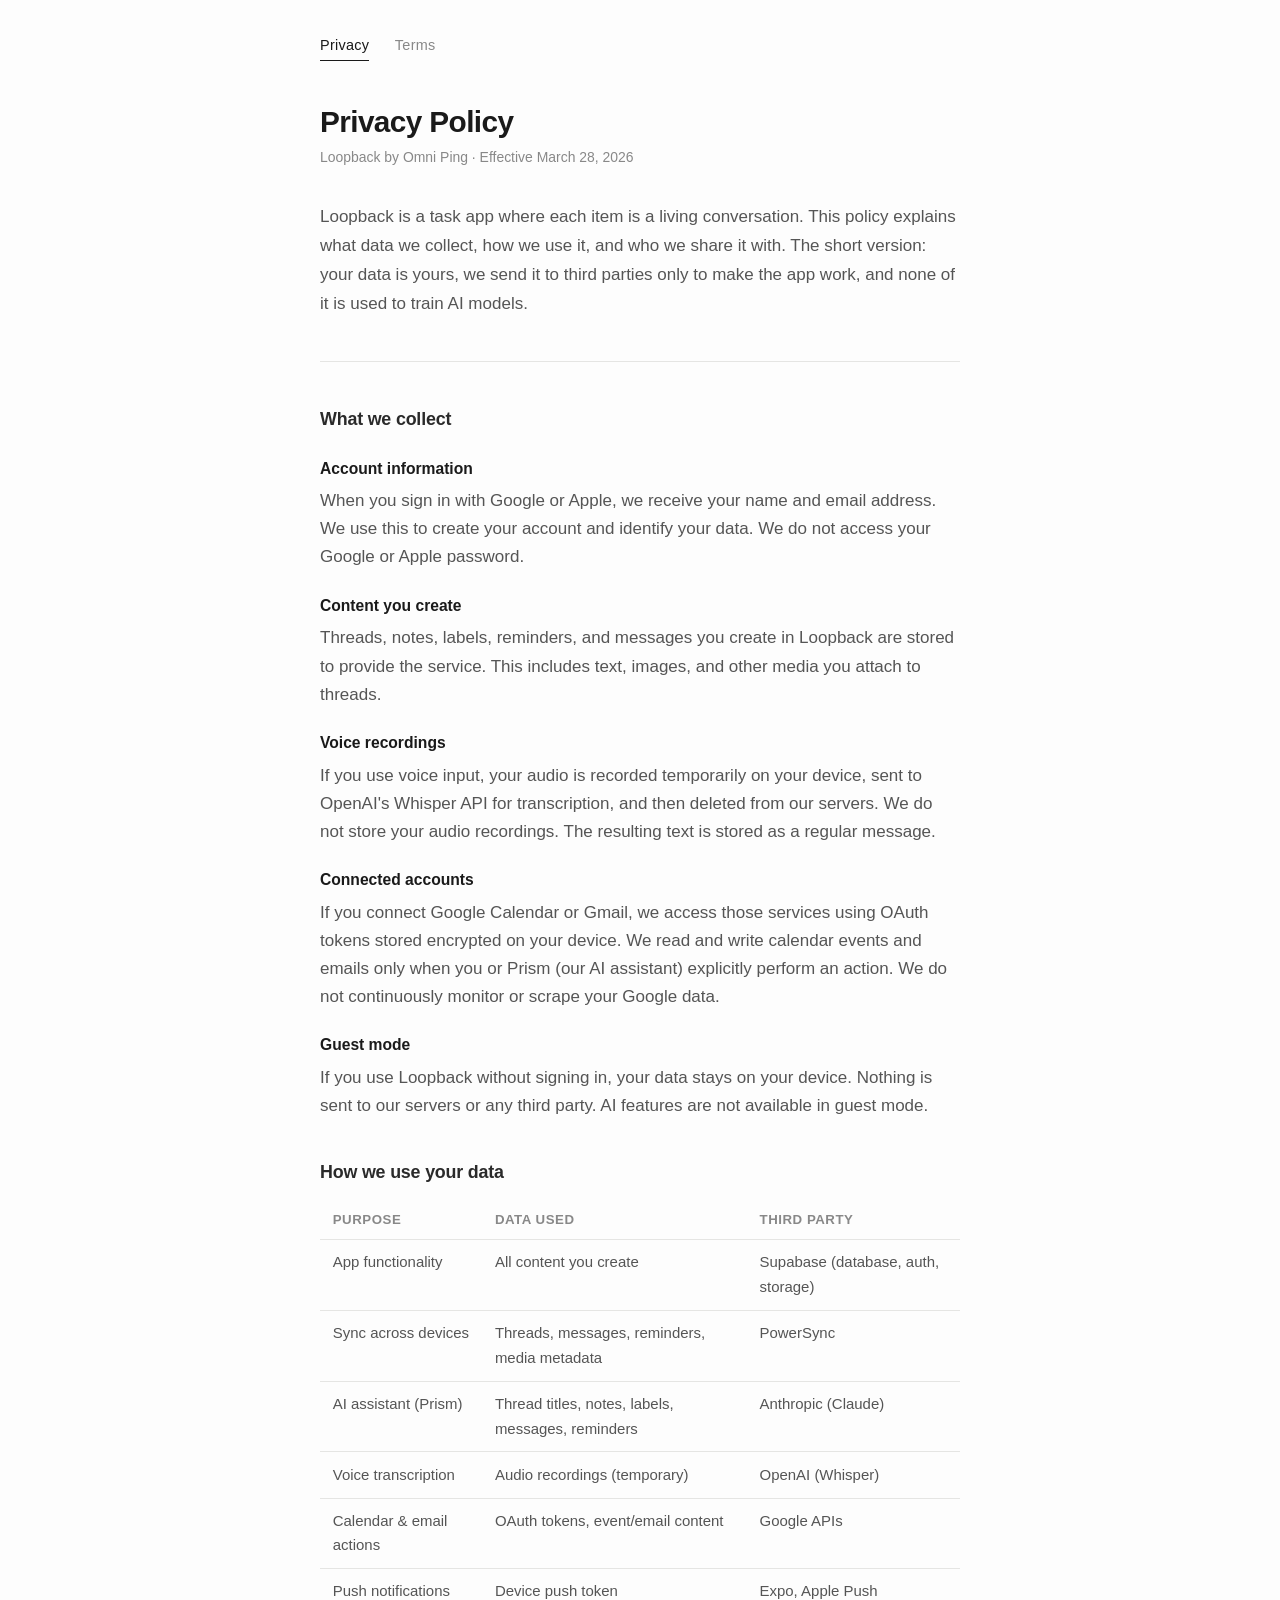
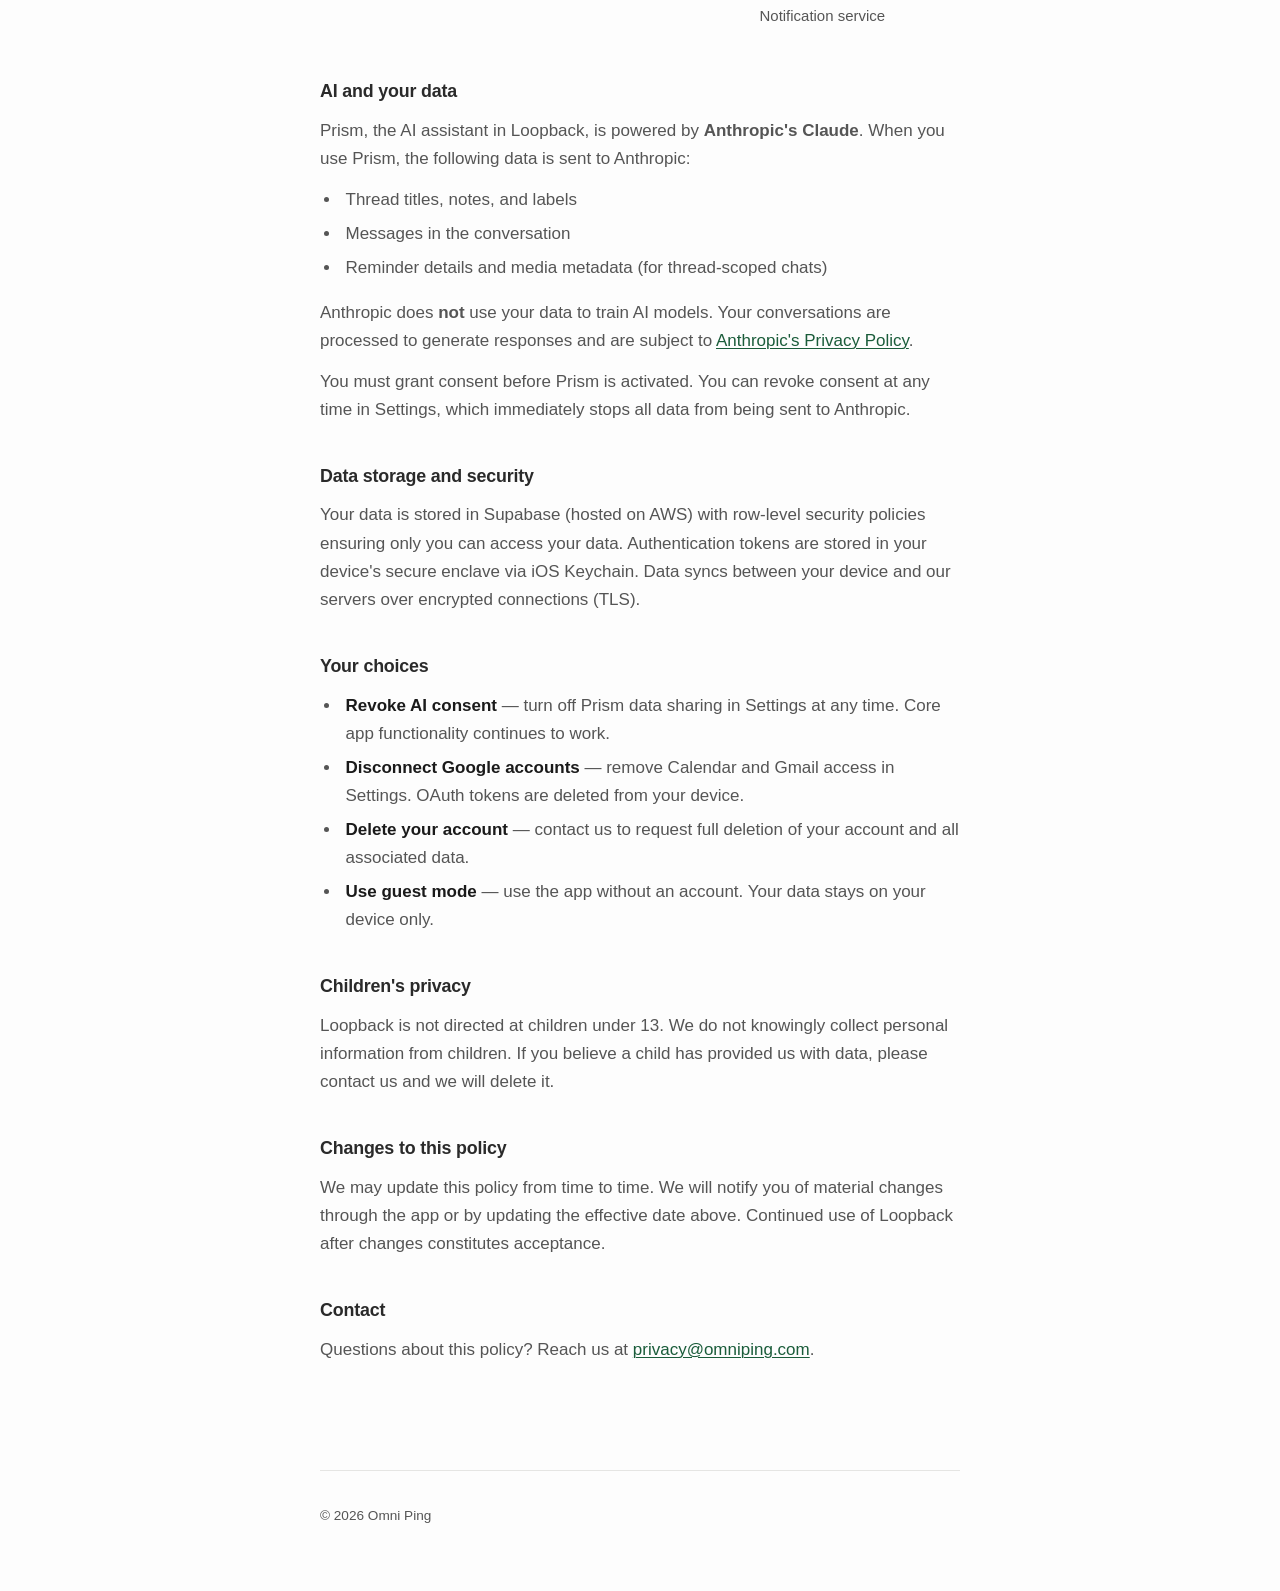
==== privacy.html @ 32980538 "Add privacy policy and terms of service for Loopback Static legal pages for App Store submission. Co" ====
<!DOCTYPE html>
<html lang="en">
<head>
  <meta charset="utf-8">
  <meta name="viewport" content="width=device-width, initial-scale=1">
  <title>Privacy Policy — Loopback</title>
  <link rel="stylesheet" href="style.css">
</head>
<body>
  <nav>
    <a href="privacy.html" class="active">Privacy</a>
    <a href="terms.html">Terms</a>
  </nav>

  <main>
    <header>
      <h1>Privacy Policy</h1>
      <p class="meta">Loopback by Omni Ping &middot; Effective March 28, 2026</p>
    </header>

    <p class="lede">Loopback is a task app where each item is a living conversation. This policy explains what data we collect, how we use it, and who we share it with. The short version: your data is yours, we send it to third parties only to make the app work, and none of it is used to train AI models.</p>

    <section>
      <h2>What we collect</h2>

      <h3>Account information</h3>
      <p>When you sign in with Google or Apple, we receive your name and email address. We use this to create your account and identify your data. We do not access your Google or Apple password.</p>

      <h3>Content you create</h3>
      <p>Threads, notes, labels, reminders, and messages you create in Loopback are stored to provide the service. This includes text, images, and other media you attach to threads.</p>

      <h3>Voice recordings</h3>
      <p>If you use voice input, your audio is recorded temporarily on your device, sent to OpenAI's Whisper API for transcription, and then deleted from our servers. We do not store your audio recordings. The resulting text is stored as a regular message.</p>

      <h3>Connected accounts</h3>
      <p>If you connect Google Calendar or Gmail, we access those services using OAuth tokens stored encrypted on your device. We read and write calendar events and emails only when you or Prism (our AI assistant) explicitly perform an action. We do not continuously monitor or scrape your Google data.</p>

      <h3>Guest mode</h3>
      <p>If you use Loopback without signing in, your data stays on your device. Nothing is sent to our servers or any third party. AI features are not available in guest mode.</p>
    </section>

    <section>
      <h2>How we use your data</h2>

      <table>
        <thead>
          <tr>
            <th>Purpose</th>
            <th>Data used</th>
            <th>Third party</th>
          </tr>
        </thead>
        <tbody>
          <tr>
            <td>App functionality</td>
            <td>All content you create</td>
            <td>Supabase (database, auth, storage)</td>
          </tr>
          <tr>
            <td>Sync across devices</td>
            <td>Threads, messages, reminders, media metadata</td>
            <td>PowerSync</td>
          </tr>
          <tr>
            <td>AI assistant (Prism)</td>
            <td>Thread titles, notes, labels, messages, reminders</td>
            <td>Anthropic (Claude)</td>
          </tr>
          <tr>
            <td>Voice transcription</td>
            <td>Audio recordings (temporary)</td>
            <td>OpenAI (Whisper)</td>
          </tr>
          <tr>
            <td>Calendar &amp; email actions</td>
            <td>OAuth tokens, event/email content</td>
            <td>Google APIs</td>
          </tr>
          <tr>
            <td>Push notifications</td>
            <td>Device push token</td>
            <td>Expo, Apple Push Notification service</td>
          </tr>
        </tbody>
      </table>
    </section>

    <section>
      <h2>AI and your data</h2>
      <p>Prism, the AI assistant in Loopback, is powered by <strong>Anthropic's Claude</strong>. When you use Prism, the following data is sent to Anthropic:</p>
      <ul>
        <li>Thread titles, notes, and labels</li>
        <li>Messages in the conversation</li>
        <li>Reminder details and media metadata (for thread-scoped chats)</li>
      </ul>
      <p>Anthropic does <strong>not</strong> use your data to train AI models. Your conversations are processed to generate responses and are subject to <a href="https://www.anthropic.com/privacy" target="_blank" rel="noopener">Anthropic's Privacy Policy</a>.</p>
      <p>You must grant consent before Prism is activated. You can revoke consent at any time in Settings, which immediately stops all data from being sent to Anthropic.</p>
    </section>

    <section>
      <h2>Data storage and security</h2>
      <p>Your data is stored in Supabase (hosted on AWS) with row-level security policies ensuring only you can access your data. Authentication tokens are stored in your device's secure enclave via iOS Keychain. Data syncs between your device and our servers over encrypted connections (TLS).</p>
    </section>

    <section>
      <h2>Your choices</h2>
      <ul>
        <li><strong>Revoke AI consent</strong> — turn off Prism data sharing in Settings at any time. Core app functionality continues to work.</li>
        <li><strong>Disconnect Google accounts</strong> — remove Calendar and Gmail access in Settings. OAuth tokens are deleted from your device.</li>
        <li><strong>Delete your account</strong> — contact us to request full deletion of your account and all associated data.</li>
        <li><strong>Use guest mode</strong> — use the app without an account. Your data stays on your device only.</li>
      </ul>
    </section>

    <section>
      <h2>Children's privacy</h2>
      <p>Loopback is not directed at children under 13. We do not knowingly collect personal information from children. If you believe a child has provided us with data, please contact us and we will delete it.</p>
    </section>

    <section>
      <h2>Changes to this policy</h2>
      <p>We may update this policy from time to time. We will notify you of material changes through the app or by updating the effective date above. Continued use of Loopback after changes constitutes acceptance.</p>
    </section>

    <section>
      <h2>Contact</h2>
      <p>Questions about this policy? Reach us at <a href="mailto:privacy@omniping.com">privacy@omniping.com</a>.</p>
    </section>
  </main>

  <footer>
    <p>&copy; 2026 Omni Ping</p>
  </footer>
</body>
</html>
---- style.css ----
/* --------------------------------------------------------
   Omni Ping — Legal Pages
   Design intent: readable, trustworthy, scannable.
   No decoration. Information IS the design.
   -------------------------------------------------------- */

*,
*::before,
*::after {
  margin: 0;
  padding: 0;
  box-sizing: border-box;
}

:root {
  --text: #1a1a1a;
  --text-secondary: #555;
  --text-muted: #888;
  --bg: #fdfdfd;
  --surface: #f5f5f4;
  --border: #e5e5e3;
  --accent: #2a2a2a;
  --link: #1a5c3a;
  --link-hover: #0f3d26;
  --max-width: 640px;
}

@media (prefers-color-scheme: dark) {
  :root {
    --text: #e8e6e3;
    --text-secondary: #a8a6a3;
    --text-muted: #706e6b;
    --bg: #161615;
    --surface: #1e1e1d;
    --border: #2a2a28;
    --accent: #e8e6e3;
    --link: #6abf8a;
    --link-hover: #8ed4a8;
  }
}

html {
  font-size: 17px;
  -webkit-font-smoothing: antialiased;
  -moz-osx-font-smoothing: grayscale;
}

body {
  font-family: -apple-system, BlinkMacSystemFont, "Segoe UI", Roboto,
    Helvetica, Arial, sans-serif;
  color: var(--text);
  background: var(--bg);
  line-height: 1.65;
  padding: 0 1.25rem;
}

/* --- Navigation --- */

nav {
  max-width: var(--max-width);
  margin: 0 auto;
  padding: 2rem 0 0;
  display: flex;
  gap: 1.5rem;
  font-size: 0.85rem;
  letter-spacing: 0.02em;
}

nav a {
  color: var(--text-muted);
  text-decoration: none;
  padding-bottom: 0.15rem;
  border-bottom: 1.5px solid transparent;
  transition: color 0.15s, border-color 0.15s;
}

nav a:hover {
  color: var(--text);
}

nav a.active {
  color: var(--text);
  border-bottom-color: var(--text);
}

/* --- Main content --- */

main {
  max-width: var(--max-width);
  margin: 0 auto;
  padding: 2.5rem 0 4rem;
}

header {
  margin-bottom: 2rem;
}

h1 {
  font-size: 1.75rem;
  font-weight: 600;
  letter-spacing: -0.02em;
  line-height: 1.2;
  margin-bottom: 0.4rem;
}

.meta {
  font-size: 0.82rem;
  color: var(--text-muted);
}

.lede {
  font-size: 1rem;
  color: var(--text-secondary);
  line-height: 1.7;
  margin-bottom: 2.5rem;
  padding-bottom: 2.5rem;
  border-bottom: 1px solid var(--border);
}

/* --- Sections --- */

section {
  margin-bottom: 2.25rem;
}

h2 {
  font-size: 1.05rem;
  font-weight: 600;
  letter-spacing: -0.01em;
  margin-bottom: 0.6rem;
  color: var(--accent);
}

h3 {
  font-size: 0.92rem;
  font-weight: 600;
  margin-top: 1.25rem;
  margin-bottom: 0.35rem;
  color: var(--text);
}

p {
  margin-bottom: 0.75rem;
  color: var(--text-secondary);
}

a {
  color: var(--link);
  text-decoration-thickness: 1px;
  text-underline-offset: 2px;
  transition: color 0.15s;
}

a:hover {
  color: var(--link-hover);
}

/* --- Lists --- */

ul {
  margin: 0.5rem 0 1rem 1.25rem;
  color: var(--text-secondary);
}

li {
  margin-bottom: 0.35rem;
  padding-left: 0.25rem;
}

li strong {
  color: var(--text);
  font-weight: 550;
}

/* --- Table --- */

table {
  width: 100%;
  border-collapse: collapse;
  margin: 0.75rem 0 1rem;
  font-size: 0.88rem;
}

th {
  text-align: left;
  font-weight: 600;
  font-size: 0.78rem;
  text-transform: uppercase;
  letter-spacing: 0.04em;
  color: var(--text-muted);
  padding: 0.5rem 0.75rem;
  border-bottom: 1.5px solid var(--border);
}

td {
  padding: 0.6rem 0.75rem;
  border-bottom: 1px solid var(--border);
  color: var(--text-secondary);
  vertical-align: top;
}

tr:last-child td {
  border-bottom: none;
}

/* --- Footer --- */

footer {
  max-width: var(--max-width);
  margin: 0 auto;
  padding: 2rem 0 3rem;
  border-top: 1px solid var(--border);
  font-size: 0.8rem;
  color: var(--text-muted);
}

/* --- Responsive --- */

@media (max-width: 480px) {
  html {
    font-size: 16px;
  }

  h1 {
    font-size: 1.5rem;
  }

  table {
    font-size: 0.82rem;
  }

  th,
  td {
    padding: 0.5rem;
  }
}
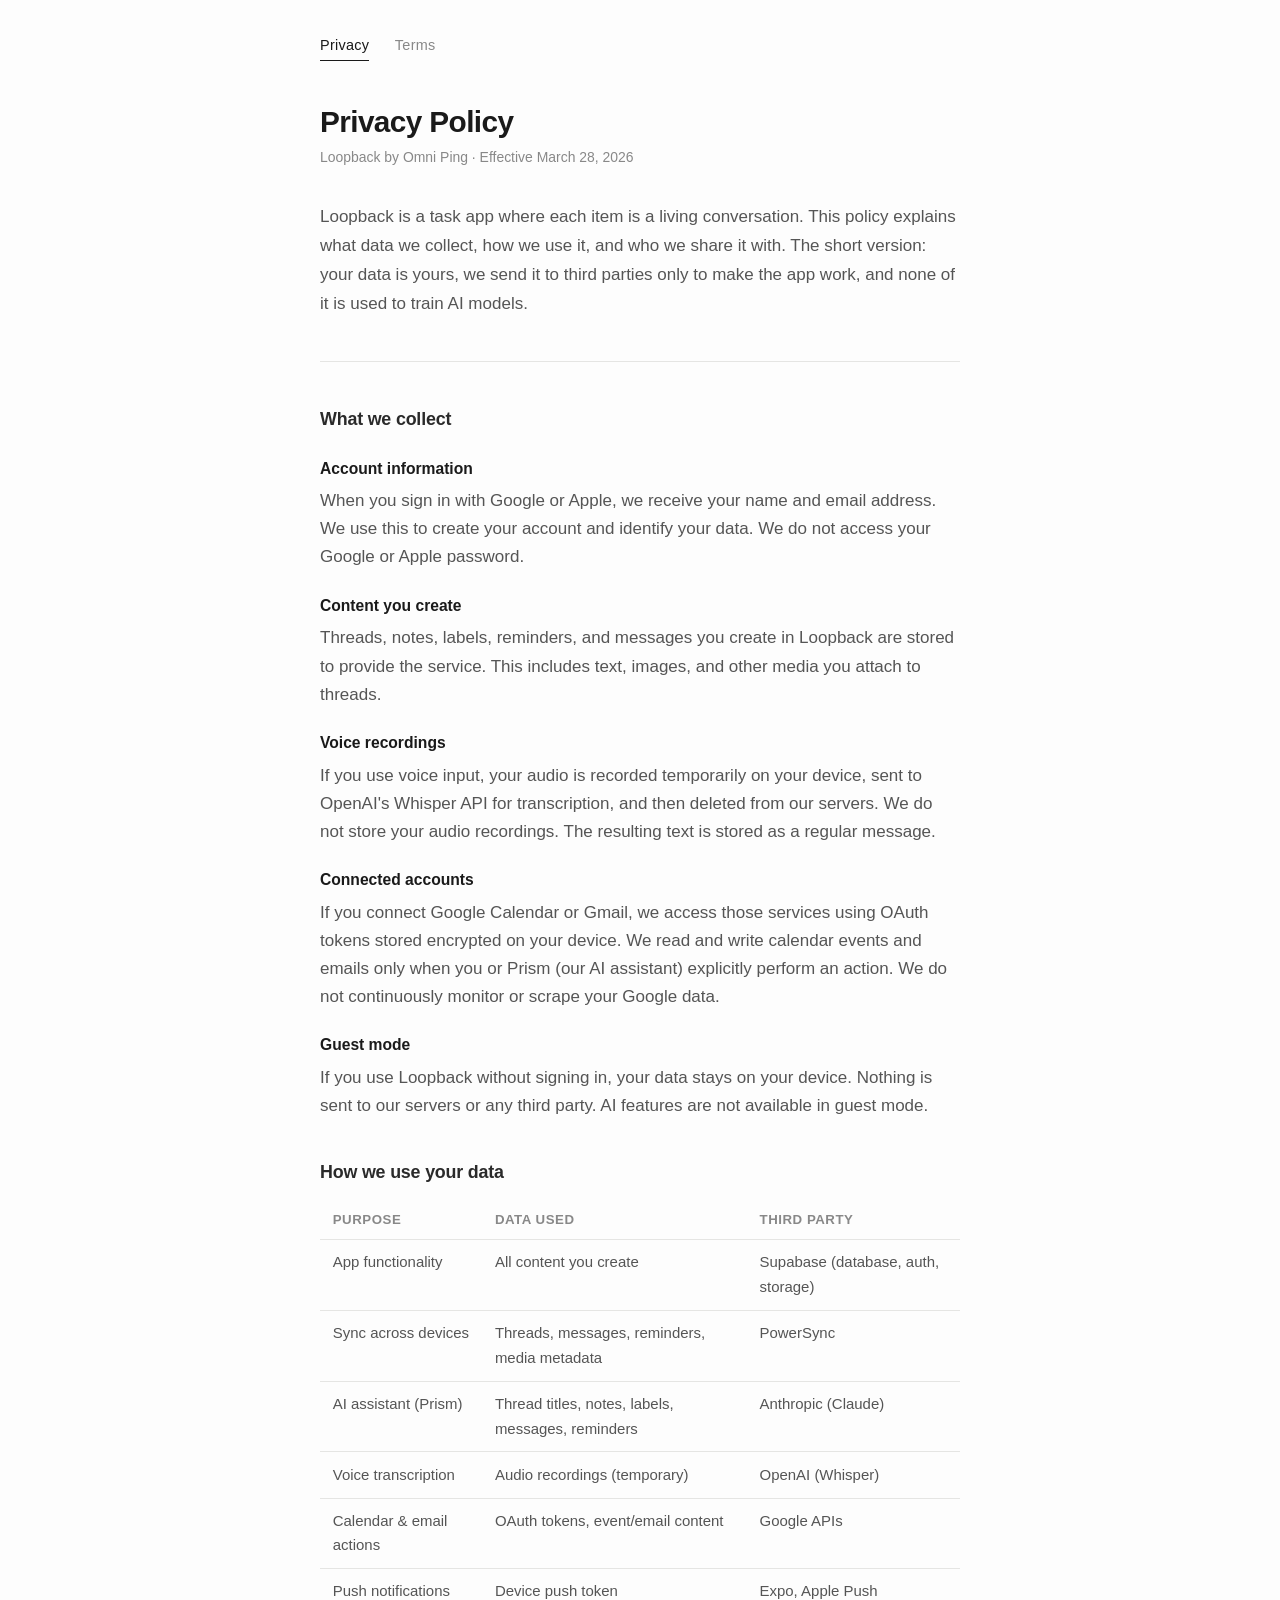
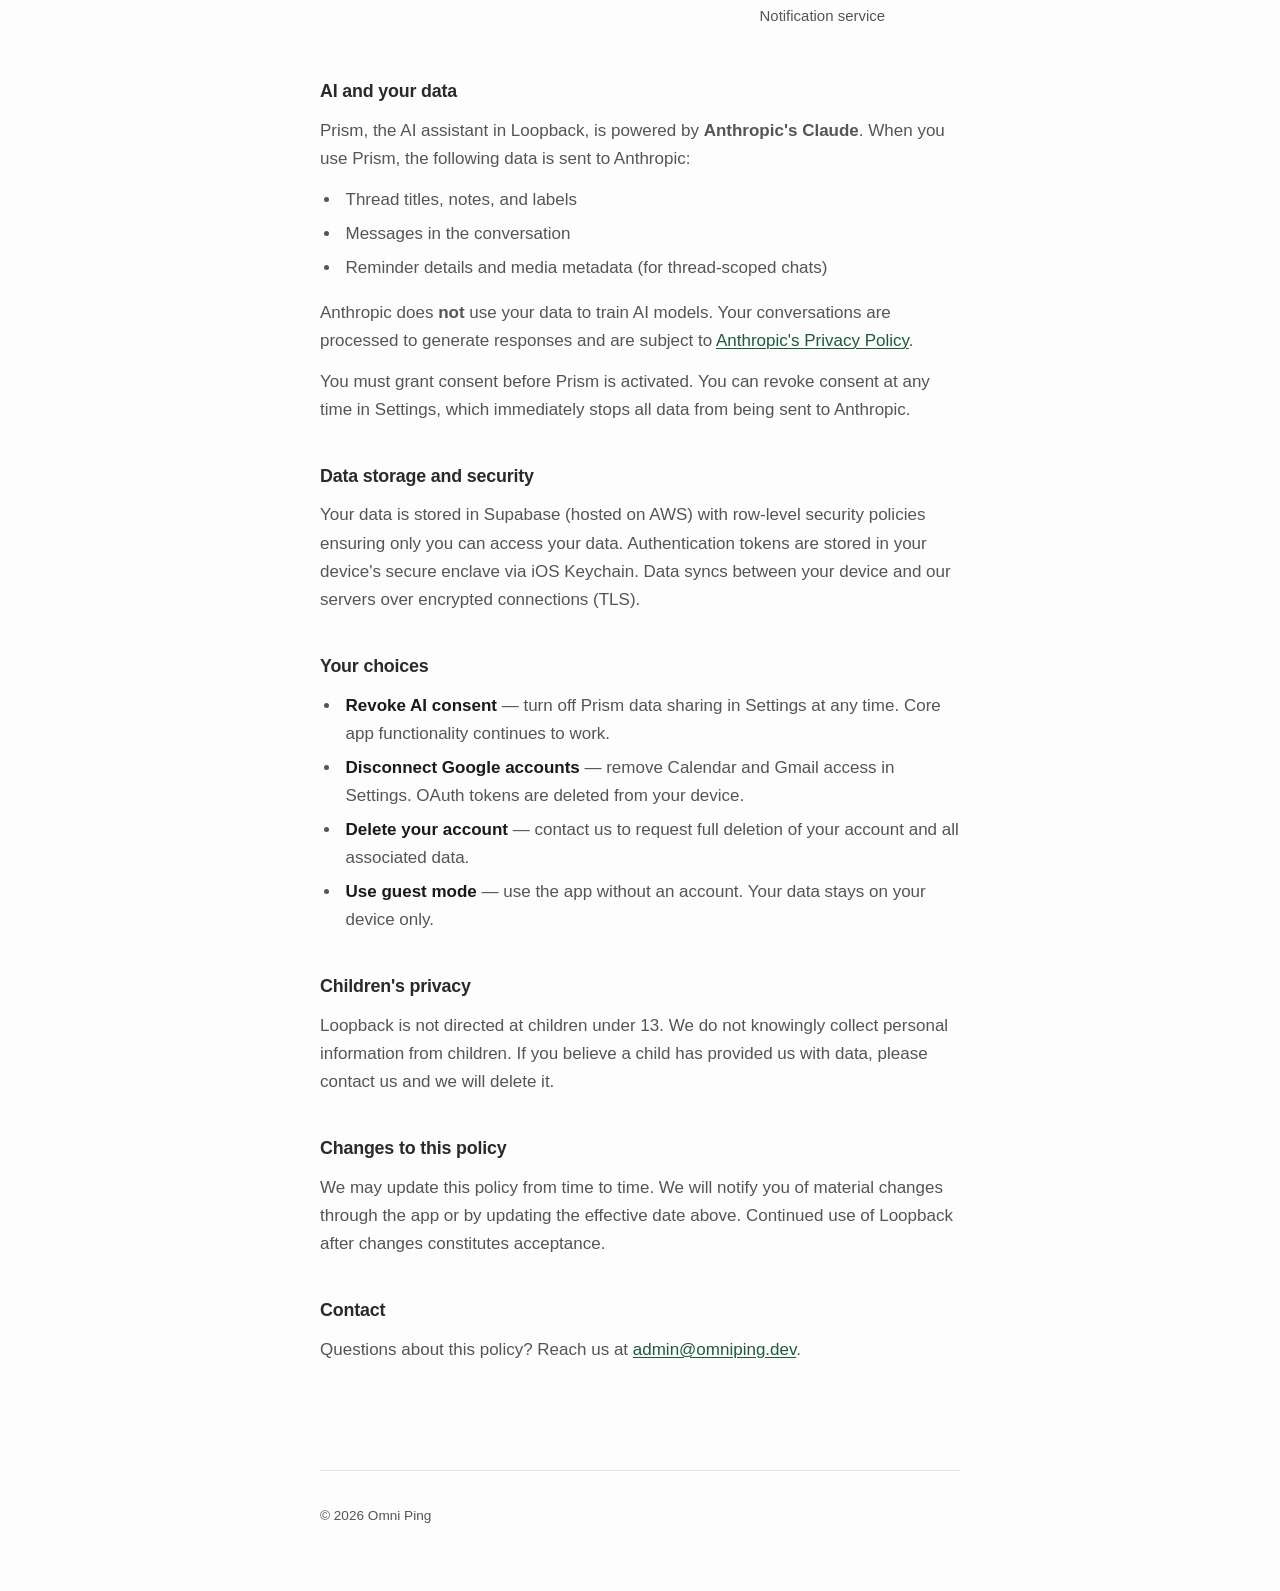
==== commit f1020f37: "Update contact email to admin@omniping.dev Co-Authored-By: Claude Opus 4.6 (1M context) <noreply@ant" ====
--- a/privacy.html
+++ b/privacy.html
@@ -124,7 +124,7 @@
 
     <section>
       <h2>Contact</h2>
-      <p>Questions about this policy? Reach us at <a href="mailto:privacy@omniping.com">privacy@omniping.com</a>.</p>
+      <p>Questions about this policy? Reach us at <a href="mailto:admin@omniping.dev">admin@omniping.dev</a>.</p>
     </section>
   </main>
 
